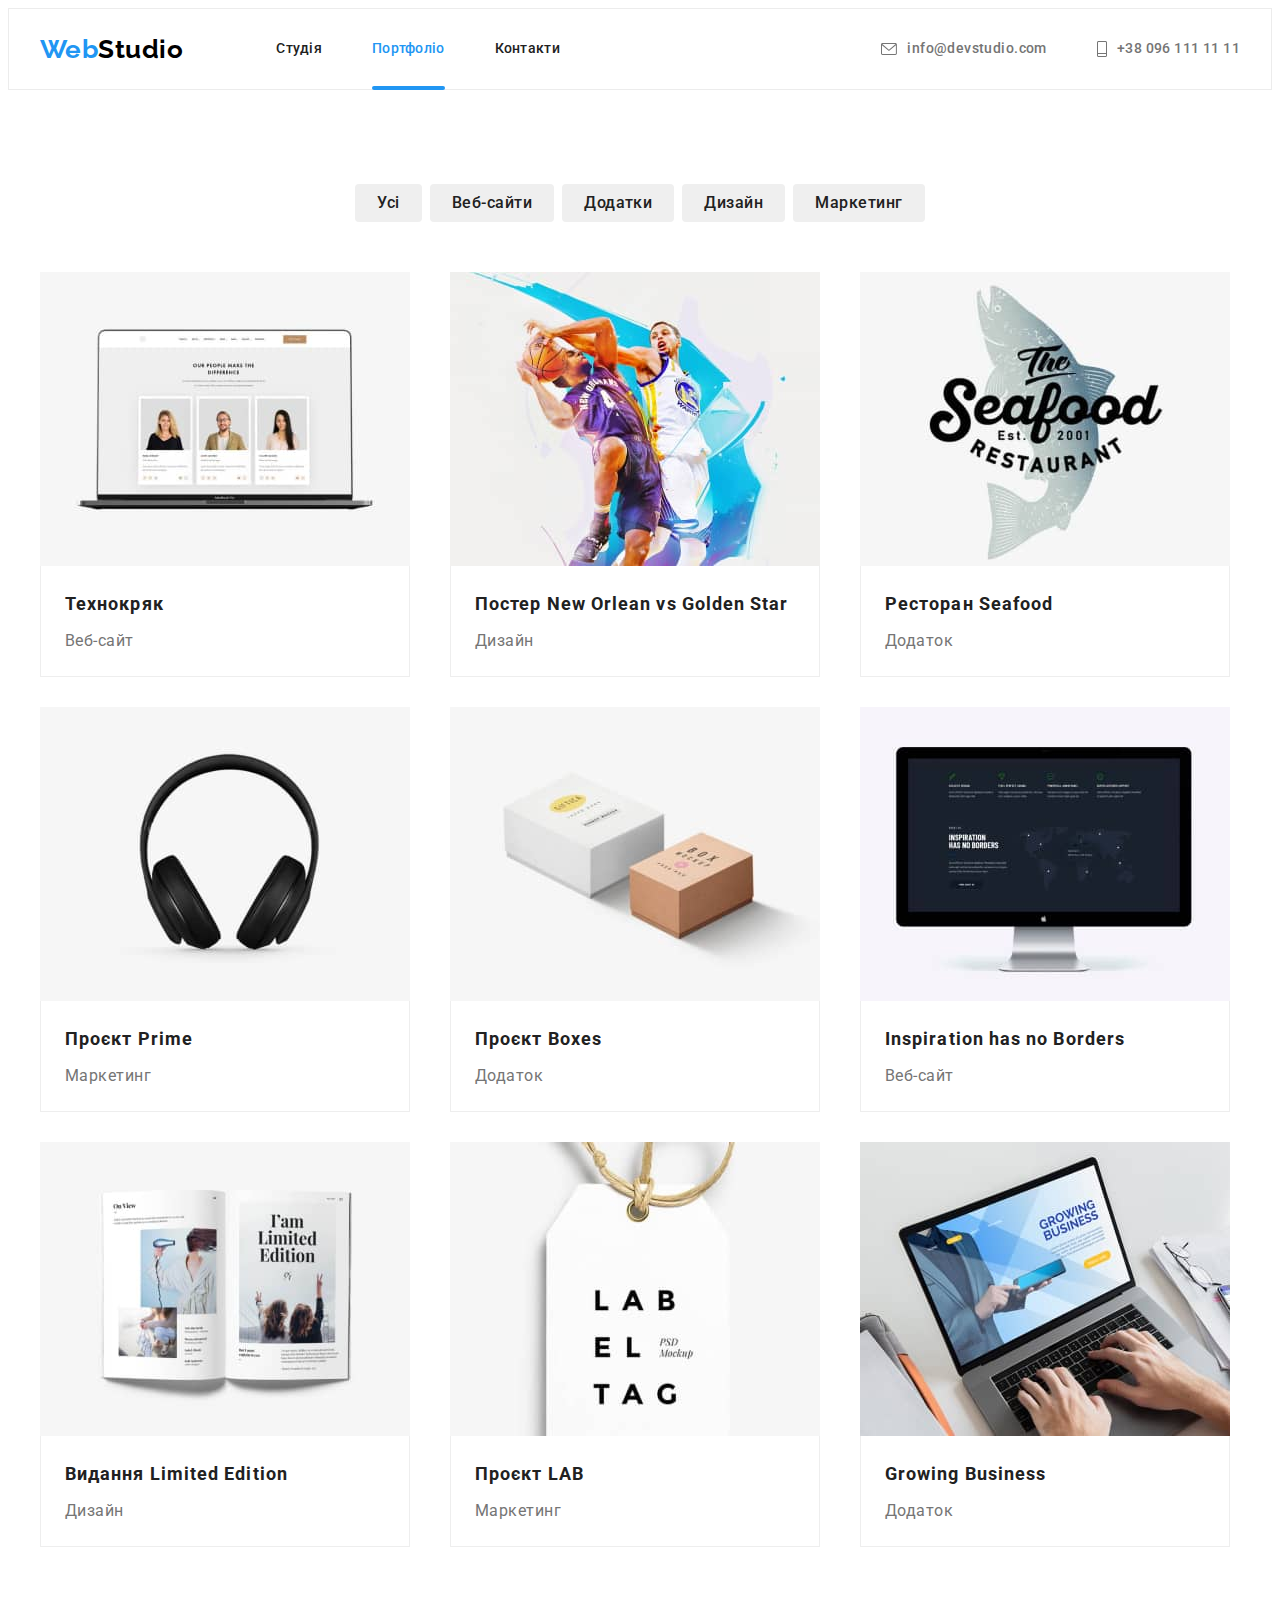
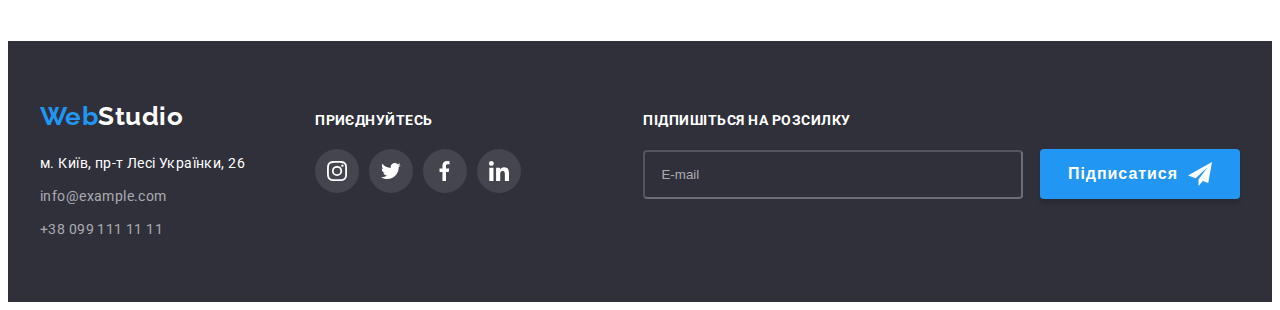
==== portfolio.html @ e35011fc "asd" ====
<!DOCTYPE html>
<html lang="uk">
  <head>
    <meta charset="UTF-8" />
    <meta http-equiv="X-UA-Compatible" content="IE=edge" />
    <meta name="viewport" content="width=device-width, initial-scale=1.0" />
    <title>Портфоліо</title>
    <link rel="preconnect" href="https://fonts.googleapis.com">
<link rel="preconnect" href="https://fonts.gstatic.com" crossorigin>
<link href="https://fonts.googleapis.com/css2?family=Raleway:wght@700&family=Roboto:wght@400;500;700;900&display=swap" rel="stylesheet">
<link rel="stylesheet" href="https://cdnjs.cloudflare.com/ajax/libs/modern-normalize/1.1.0/modern-normalize.min.css" integrity="sha512-wpPYUAdjBVSE4KJnH1VR1HeZfpl1ub8YT/NKx4PuQ5NmX2tKuGu6U/JRp5y+Y8XG2tV+wKQpNHVUX03MfMFn9Q==" crossorigin="anonymous" referrerpolicy="no-referrer" />
<link rel="stylesheet" href="./css/styles.css" />
    
  </head>
  <body class="body">
    <header class="header">
      <div class="container main-nav">
      <a class="logo-link decoration" href="index.html">Web<span class="logo-header decoration">Studio</span></a>
      <nav>
        <ul class="site-nav list">
          <li class="site-nav__item"><a href="./index.html" class="site-nav__link decoration">Студія</a></li>
          <li class="site-nav__item"><a href="./portfolio.html" class="site-nav__link current decoration">Портфоліо</a></li>
          <li class="site-nav__item"><a href="#" class="site-nav__link decoration">Контакти</a></li>
        </ul>
      </nav>
      <ul class="auth-nav list">
        <li class="auth-nav__item"><a href="mailto:info@devstudio.com" class="auth-nav__link decoration"><svg class="auth-nav__icon" width="16" height="12"><use href="./images/svg/sprite.svg#icon-envelope"></use></svg>info@devstudio.com</a></li>
        <li class="auth-nav__item"><a href="tel:+380961111111" class="auth-nav__link decoration"><svg class="auth-nav__icon" width="10" height="16"><use href="./images/svg/sprite.svg#icon-smartphone"></use></svg>+38 096 111 11 11</a></li>
      </ul>
      </div>
    </header>
    <main>
      <section class="section">
          <div class="container">
         <h1 class="visually-hidden">Портфоліо</h1>
            <ul class="list button-list">
               <li class="buttons"><button type="button" class="button-log">Усі</button></li>
          <li class="buttons"><button type="button" class="button-log">Веб-сайти</button></li>
          <li class="buttons"><button type="button" class="button-log"> Додатки</button></li>
          <li class="buttons"><button type="button" class="button-log">Дизайн</button></li>
          <li class="buttons"><button type="button" class="button-log">Маркетинг</button></li>
        </ul></div>
      <div class="container">
        
        <ul class="list card-set">
          
          <li class="item">
           <a href="#" class="decoration cards"><div class="product-thumb"><img src="./images/portfolio/img.jpg" alt="технокряк" width="370" />
            <p class="product-overlay-text">Ресурс пропонує комплексні пропозиції з різним рівнем функціоналу та сервісів.
               Все це дозволить відвідувачу отримати вичерпні відомості про компанію чи приватну особу.</p></div>
            <div class="p-card"><h2 class="p-title">Технокряк</h2>
            <p class="description">Веб-сайт</p></div></a> 
          </li>
          
          <li class="item">
            <a href="#" class="decoration cards"><div class="product-thumb"><img src="./images/portfolio/img-1.jpg" alt="Дизайн" width="370" />
           <p class="product-overlay-text">Ресурс пропонує комплексні пропозиції з різним рівнем функціоналу та сервісів.
               Все це дозволить відвідувачу отримати вичерпні відомості про компанію чи приватну особу.</p></div>
              <div class="p-card"><h2 class="p-title">Постер New Orlean vs Golden Star</h2>
            <p class="description">Дизайн</p></div></a>
          </li>
          
          <li class="item">
            <a href="#" class="decoration cards"><div class="product-thumb"><img src="./images/portfolio/img-2.jpg" alt="Додаток" width="370" />
           <p class="product-overlay-text">Ресурс пропонує комплексні пропозиції з різним рівнем функціоналу та сервісів.
               Все це дозволить відвідувачу отримати вичерпні відомості про компанію чи приватну особу.</p></div>
              <div class="p-card"><h2 class="p-title">Ресторан Seafood</h2>
            <p class="description">Додаток</p></div></a>
          </li>
          
          <li class="item">
            <a href="#" class="decoration cards"><div class="product-thumb"><img src="./images/portfolio/img-3.jpg" alt="Маркетинг" width="370" />
            <p class="product-overlay-text">Ресурс пропонує комплексні пропозиції з різним рівнем функціоналу та сервісів.
               Все це дозволить відвідувачу отримати вичерпні відомості про компанію чи приватну особу.</p></div>
              <div class="p-card"><h2 class="p-title">Проєкт Prime</h2>
            <p class="description">Маркетинг</p></div></a>
          </li>
          
          <li class="item">
            <a href="#" class="decoration cards"><div class="product-thumb"><img src="./images/portfolio/img-4.jpg" alt="Додаток" width="370" />
            <p class="product-overlay-text">Ресурс пропонує комплексні пропозиції з різним рівнем функціоналу та сервісів.
               Все це дозволить відвідувачу отримати вичерпні відомості про компанію чи приватну особу.</p></div>
              <div class="p-card"><h2 class="p-title">Проєкт Boxes</h2>
            <p class="description">Додаток</p></div></a>
          </li>
         
          <li class="item">
           <a href="#" class="decoration cards"><div class="product-thumb"> <img src="./images/portfolio/img-5.jpg" alt="Веб-сайт" width="370" />
            <p class="product-overlay-text">Ресурс пропонує комплексні пропозиції з різним рівнем функціоналу та сервісів.
               Все це дозволить відвідувачу отримати вичерпні відомості про компанію чи приватну особу.</p></div>
            <div class="p-card"><h2 class="p-title">Inspiration has no Borders</h2>
            <p class="description">Веб-сайт</p></div></a>
          </li>
          
          <li class="item"> 
            <a href="#" class="decoration cards"><div class="product-thumb"><img src="./images/portfolio/img-6.jpg" alt="Дизайн" width="370" />
            <p class="product-overlay-text">Ресурс пропонує комплексні пропозиції з різним рівнем функціоналу та сервісів.
               Все це дозволить відвідувачу отримати вичерпні відомості про компанію чи приватну особу.</p></div>
              <div class="p-card"><h2 class="p-title">Видання Limited Edition</h2>
            <p class="description">Дизайн</p></div></a>
          </li>
         
          <li class="item">
            <a href="#" class="decoration cards"><div class="product-thumb"><img src="./images/portfolio/img-7.jpg" alt="Маркетинг" width="370" />
            <p class="product-overlay-text">Ресурс пропонує комплексні пропозиції з різним рівнем функціоналу та сервісів.
               Все це дозволить відвідувачу отримати вичерпні відомості про компанію чи приватну особу.</p></div>
              <div class="p-card"><h2 class="p-title">Проєкт LAB</h2>
            <p class="description">Маркетинг</p></div></a>
          </li>
          
          <li class="item">
            <a href="#" class="decoration cards"><div class="product-thumb"><img src="./images/portfolio/img-8.jpg" alt="Додаток" width="370" />
            <p class="product-overlay-text">Ресурс пропонує комплексні пропозиції з різним рівнем функціоналу та сервісів.
               Все це дозволить відвідувачу отримати вичерпні відомості про компанію чи приватну особу.</p></div>
              <div class="p-card"><h2 class="p-title">Growing Business</h2>
            <p class="description">Додаток</p></div></a>
          </li>
        </ul>
        </div>
      </section>
    </main>
    <footer class="footer">
      <div class="container footer-div">
        <div class="footer-nav"><a class="logo decoration" href="index.html">Web<span class="logo-head  decoration">Studio</span></a>
      <ul class="foot-nav list">
        <li class="foot-nav__list">
          <a
            href=https://goo.gl/maps/ps1MHNvpvdkXfW2N9
            class="foot-nav__address decoration"
            >м. Київ, пр-т Лесі Українки, 26</a
          >
        </li>
        <li class="foot-nav__list"><a href="mailto:info@example.com" class="foot-nav__mail decoration">info@example.com</a></li>
        <li class="foot-nav__list"><a href="tel:+380991111111" class="foot-nav__tell decoration">+38 099 111 11 11</a></li>
      </ul>
      </div>
      <div class="footer-contacts">
      <h3 class="foot-title">приєднуйтесь</h3>
      <ul class="list foot-contact">
        <li class="foot-contact__soclink"><a href="#" class="decoration foot-contact__link"><svg class="icon" width="20" height="20"><use href="./images/svg/sprite.svg#icon-instagram"></use></svg></a></li>
        <li class="foot-contact__soclink"><a href="#" class="decoration foot-contact__link"><svg class="icon" width="20" height="20"><use href="./images/svg/sprite.svg#icon-twitter"></use></svg></a></li>
        <li class="foot-contact__soclink"><a href="#" class="decoration foot-contact__link"><svg class="icon" width="20" height="20"><use href="./images/svg/sprite.svg#icon-facebook"></use></svg></a></li>
        <li class="foot-contact__soclink"><a href="#" class="decoration foot-contact__link"><svg class="icon" width="20" height="20"><use href="./images/svg/sprite.svg#icon-linkedin"></use></svg></a></li>
      </ul>
     </div>
      <div class="mail-send">
    <h3 class="head-mail">підпишіться на розсилку</h3>
    <form name="mail-send">
      <div class="mail-form">
        <label>
                <input class="mail-input" type="email" name="email" placeholder="E-mail" />
              </label>
              <button type="submit" class="mail-btn">Підписатися
                <svg class="mail-svg" width="24" height="24">
                <use href="./images/svg/sprite.svg#send"></use>
                </svg>
              </button>
      </div>
    </form>
  </div>
     </div>
    </footer>
  </body>
</html>
---- css/styles.css ----
h1,
h2,
h3,
h4,
p {
  margin-top: 0;
  margin-bottom: 0;
}
ul {
  margin-top: 0;
  margin-bottom: 0;
  padding-left: 0;
}
img {
  display: block;
}
.icon {
  fill: currentColor;

}
:root {
  
  --primary-text-color: #212121;
  --hover-logo-buttonfont-color: #2196f3;
  --text-color: #212121;
  --description-about-color: #757575;
  --card-set-gap:30px;
  --svg-color:#AFB1B8;
}
.body {
  background-color: #ffffff;
  color: var(--primary-text-color);
  font-family: 'Roboto', sans-serif;
  font-size: 16px;
  letter-spacing: 0.03em;
}
.decoration {
  text-decoration: none;
}
.list {
  list-style: none;
}
.section {
  padding-top: 94px;
  padding-bottom: 94px;
}
.container {
  width: 1200px;
  padding-left: 15px;
  padding-right: 15px;
  margin-left: auto;
  margin-right: auto;
}
.visually-hidden {
  position: absolute;
  white-space: nowrap;
  width: 1px;
  height: 1px;
  overflow: hidden;
  border: 0;
  padding: 0;
  clip: rect(0 0 0 0);
  clip-path: inset(50%);
  margin: -1px;
}
/*logo*/
.logo-link {
  color: var(--hover-logo-buttonfont-color);
  font-family: 'Raleway', sans-serif;
  font-weight: 700;
  font-size: 26px;
  line-height: 1.19;
}
.logo-header {
  color: #000000;
}
.header{
  border: 1px solid #ECECEC;
}
.main-nav {
  display: flex;
  align-items: center;
}

/*site-nav*/

.site-nav {
  display: flex;
  margin-left: 93px;
}

.site-nav__item:not(:last-child) {
  margin-right: 50px;
}

.site-nav__link {
  display: block;
  padding-top: 32px;
  padding-bottom: 32px;
  position: relative;
  font-family: 'Roboto', sans-serif;
  font-weight: 500;
  font-size: 14px;
  line-height: 1.14;
  letter-spacing: 0.02em;
  color: var(--text-color);
  transition: color 250ms cubic-bezier(0.4, 0, 0.2, 1);
  
  
}
.site-nav__link.current {
  color: var(--hover-logo-buttonfont-color);
}
.site-nav__link:hover,
.site-nav__link:focus {
  color: var(--hover-logo-buttonfont-color);
}

.site-nav__link.current::after{
  position: absolute;
  
    display: block;
    content: '';
    width: 100%;
    height: 4px;
    border-radius: 2px;
    bottom: -1px;
  
    background-color: var(--hover-logo-buttonfont-color);
}
/*auth-nav*/
.auth-nav {
  display: flex;
  margin-left: auto;
}
.auth-nav__item + .auth-nav__item{
  margin-left: 50px;
}
.auth-nav__link {
  color: var(--description-about-color);
  display: flex;
  justify-content: center;
  align-items: center;
  padding-top: 21px;
  padding-bottom: 21px;
  transition: color 250ms cubic-bezier(0.4, 0, 0.2, 1);


  font-weight: 500;
  font-style: normal;
  font-size: 14px;
  line-height: 1.71;
  letter-spacing: 0.03em;
  color: var(--description-about-color);
}
.auth-nav__link:hover,
.auth-nav__link:focus
{
  color: var(--hover-logo-buttonfont-color);
  
}
.auth-nav__icon{
  fill:currentColor;
  margin-right: 10px;
}
/*hero*/
.hero {
  padding-top: 200px;
  padding-bottom: 200px;
  margin-left: auto;
  margin-right: auto;
  width: 1600px;
  text-align: center;
  background-color: #2f303a;
  background-image: linear-gradient(rgba(47, 48, 58, 0.4),rgba(47, 48, 58, 0.4)), url(../images/Img-hw4.jpg);
  background-repeat: no-repeat;
  background-position: center;
  background-size: cover;
}
.hero__title {
  margin-bottom: 30px;
  font-weight: 900;
  font-size: 44px;
  line-height: 1.36;
  letter-spacing: 0.06em;
  text-transform: uppercase;
  color: #ffffff;
}
.hero__button {
  min-width: 216px;
  padding: 10px 32px;
  cursor: pointer;
  background-color: var(--hover-logo-buttonfont-color);
  color: #ffffff;
  box-shadow: 0px 4px 4px rgba(0, 0, 0, 0.15);
  border: none;
  border-radius: 4px;
  text-align: center;
  font-weight: 700;
  font-family: 'Roboto', sans-serif;
  font-size: 16px;
  line-height: 1.88;
  letter-spacing: 0.06em;

transition: background-color 250ms cubic-bezier(0.4, 0, 0.2, 1),
    color 250ms cubic-bezier(0.4, 0, 0.2, 1);
}
.hero__button:focus,
.hero__button:hover {
  color: #FFFFFF;
  background-color: #188ce8;
}


/*features*/
.features-list {
  display: flex;
  margin-right: calc(-1 * var(--card-set-gap));
}
 .features-list__head:not(:last-child){
  flex-basis: calc(100% /  - var(--card-set-gap));
    ;
    margin-right: var(--card-set-gap);
} 
 
.features-list__header {
  margin-bottom: 10px;
  font-weight: 700;
  font-size: 14px;
  line-height: 1.14;
  letter-spacing: 0.03em;
  text-transform: uppercase;
  
}

.features-list__text {
  color: var(--description-about-color);
  font-style: normal;
  font-size: 14px;
  line-height: 1.71;
  
}
.features-list__logo{
  display: flex;
  height: 120px;
  background-color: #f5f4fa;
  margin-bottom: 30px;
  align-items: center;
  justify-content: center;
}
/* -Чим ми займаємось- */
.what-we-do{
  padding-top: 0;
}
.imgs-list {
  display: flex;
  
}
.imgs-list__imgs:not(:last-child) {
  margin-right: 30px;
}
.imgs-list__imgs{
  position: relative;
}
.imgs-list__text{
  position:absolute;
  width: 100%;
  bottom: 0;
  left: 0;
  padding: 27px 0;
  font-weight: bold;
    font-size: 14px;
    line-height: 1.14;
    text-align: center;
    text-transform: uppercase;
    color: #ffffff;
    background-color: rgba(47, 48, 58, 0.8);
}
/*title*/
.title {
  margin-bottom: 50px;
  font-weight: 700;
  font-size: 36px;
  line-height: 1.17;
  text-align: center;
  letter-spacing: 0.03em;
  color: var(--text-color);
}
.team-container {
  padding: 30px;
 }
.our-team {
  background-color: #f5f4fa;
  }
.our-list {
  display: flex;
  margin-right: calc(1 * var(--card-set-gap));
}
.our-list__team:not(:last-child){
  flex-basis: calc(100% / 4 - var(--card-set-gap));
  margin-right: var(--card-set-gap);
}



.background {
  background-color: #ffffff;
  box-shadow: 0px 1px 3px rgba(0, 0, 0, 0.12), 0px 1px 1px rgba(0, 0, 0, 0.14), 0px 2px 1px rgba(0, 0, 0, 0.2);
  border-radius: 0px 0px 4px 4px;
}
.our-list__who {
  margin-bottom: 10px;
  font-weight: 500;
  font-size: 16px;
  line-height: 1.19;
  text-align: center;
  letter-spacing: 0.03em;
}
.our-list__about {
  font-weight: 400;
  font-size: 16px;
  line-height: 1.19;
  text-align: center;
  letter-spacing: 0.03em;
  color: var(--description-about-color);
  margin-bottom: 16px;
}
.team-contact {
  display: flex;
  align-items: center;
  justify-content: center;
  margin-right: calc(-1* 0px)
  }
.team-contact .team-contact__team + .team-contact__team{
   margin-left: 10px;
}

.team-contact__link {
  display: flex;
  justify-content: center;
  align-items: center;
  width: 44px;
  height: 44px;
  border-radius: 50%;
  color: var(--svg-color);
  transition: background-color 250ms cubic-bezier(0.4, 0, 0.2, 1),
      color 250ms cubic-bezier(0.4, 0, 0.2, 1);
  
}

.team-contact__link:hover,
.team-contact__link:focus {
  color: white;
  background-color: var(--hover-logo-buttonfont-color);
}

/* our clients */
.our-clients{
  display: flex;
  margin-left: calc(-1 * var(--card-set-gap));
  
}
.our-clients__client{
  flex-basis: calc(100% / 6 - var(--card-set-gap));
  margin-left: var(--card-set-gap);
}
.our-clients__link{
  display: flex;
  justify-content: center;
  align-items: center;
  height: 92px;
  border: 1px solid;
  border-radius: 4px;
  color: var(--svg-color);
  transition: background-color 250ms cubic-bezier(0.4, 0, 0.2, 1),
      color 250ms cubic-bezier(0.4, 0, 0.2, 1);
  
}
.our-clients__icon{
  width: 106px;
  height: 60px;
  }
.our-clients__link:hover,
.our-clients__link:focus{
   color: var(--hover-logo-buttonfont-color);
}
/*footer*/
.footer-div{
  display: flex;
  justify-content: baseline;
  align-items: baseline;
}
.footer-nav{
  margin-right: 70px;
}
.footer-contacts{
  width: 206px;
  height: 80px;
}
.footer {
  padding-top: 60px;
  padding-bottom: 60px;
background-color: #2f303a; 
}
.logo {
  color: #2196f3;
  font-family: 'Raleway';
  font-weight: 700;
  font-size: 26px;
  line-height: 1.19;
}
.logo-head {
  color: #ffffff;
}

.foot-nav__list:not(:last-child) {
  margin-bottom: 9px;
}
.foot-nav {
  margin-top: 20px;
 }

.foot-nav__address {
  font-style: normal;
   font-size: 14px;
  line-height: 1.71;
  letter-spacing: 0.03em;

  color: #ffffff;
  transition: background-color 250ms cubic-bezier(0.4, 0, 0.2, 1),
      color 250ms cubic-bezier(0.4, 0, 0.2, 1);
  
}
 .foot-nav__address:hover,
 .foot-nav__address:focus{ 
  color: var(--hover-logo-buttonfont-color);
 }
.foot-nav__mail,
.foot-nav__tell {
  font-style: normal;
  font-size: 14px;
  line-height: 1.71;
  letter-spacing: 0.03em;
  color: rgba(255, 255, 255, 0.6);
  transition: background-color 250ms cubic-bezier(0.4, 0, 0.2, 1),
      color 250ms cubic-bezier(0.4, 0, 0.2, 1);
  
}
.foot-nav__mail:hover,
.foot-nav__mail:focus {
  color: var(--hover-logo-buttonfont-color);
}

.foot-nav__tell:hover,
.foot-nav__tell:focus {
  color: var(--hover-logo-buttonfont-color);
}
.foot-title{
  Font-size: 14px;
  line-height: 1.14;
  display: flex;
  justify-content: baseline;
  align-items: baseline;
  color: #FFFFFF;
  text-transform: uppercase;
  margin-bottom: 20px;
  }
  .foot-contact{
    display: flex;
  }
  .foot-contact .foot-contact__soclink + .foot-contact__soclink{
    margin-left: 10px;
  }
  .foot-contact__link{
    display: flex;
      justify-content: center;
      align-items: center;
      width: 44px;
      height: 44px;
      border-radius: 50px;
      color: #ffffff;
      background: rgba(255, 255, 255, 0.1);
      transition: background-color 250ms cubic-bezier(0.4, 0, 0.2, 1),
          color 250ms cubic-bezier(0.4, 0, 0.2, 1);
       }
  .foot-contact__link:hover,
    .foot-contact__link:focus{
    background-color: var(--hover-logo-buttonfont-color);
  }
  .mail-send{
    margin-left: auto;
  }
  .head-mail{
    font-size: 14px;
    line-height: 1.14;
    text-transform: uppercase;
    margin-bottom: 20px;
  
    color: #ffffff;
  }
  .mail-form
  .mail-send{
    display: flex;
  }
  .mail-send .mail-input{
    padding-top: 15px;
      padding-bottom: 15px;
      padding-left: 16px;
      min-width: 358px;
      border-radius: 4px;
      outline: none;
    
      transition: border-color 250ms cubic-bezier(0.4, 0, 0.2, 1);
    
      border-color: rgba(255, 255, 255, 0.3);
      background-color: #2f303a;
      color: #ffffff;
  }
    .mail-send .mail-input:hover,
    .mail-send .mail-input:focus{
      border-color: var(--hover-logo-buttonfont-color);
    }
    .mail-input::placeholder{
      color: rgba(255, 255, 255, 0.6);
    }
    .mail-btn{
      display: inline-flex;
        align-items: center;
        outline: none;
      
        padding: 10px 28px;
        border-radius: 4px;
        border: transparent;
        margin-left: 12px;
        min-width: 200px;
        cursor: pointer;
      
        transition: background-color 250ms cubic-bezier(0.4, 0, 0.2, 1);
      
        font-weight: 700;
        font-size: 16px;
        line-height: 1.88;
        letter-spacing: 0.06em;
      
        box-shadow: 0px 4px 4px rgba(0, 0, 0, 0.15);
      
        color: #ffffff;
        background-color: var(--hover-logo-buttonfont-color);
      }
      .mail-svg{
        color: #ffffff;
      }
     .mail-send .mail-btn .mail-svg{
       margin-left: 10px;
     }
     .mail-send .mail-btn:hover,
     .mail-send .mail-btn:focus{
      background-color: #188ce8;
     }
/*hero-portfolio*/

.button-list{
    display: flex;
    margin-bottom: 50px;
   justify-content: center;
   }   
.button-list .buttons+.buttons{
    margin-left: 8px;
}
.button-log {
    padding: 6px 22px;
    font-family: 'Roboto', sans-serif;
  font-weight: 500;
  font-size: 16px;
  line-height: 1.62;
  letter-spacing: 0.03em;
  border:none;
  border-radius: 4px;
  color: var(--text-color);
  cursor: pointer;
  transition: 
  background-color 250ms cubic-bezier(0.4, 0, 0.2, 1),
      color 250ms cubic-bezier(0.4, 0, 0.2, 1),
      box-shadow 250ms cubic-bezier(0.4, 0, 0.2, 1);
    
}
.button-log:hover,
.button-log:focus {
   color: #ffffff;
  background: var(--hover-logo-buttonfont-color);
  box-shadow: 0px 3px 1px rgba(0, 0, 0, 0.1), 0px 1px 2px rgba(0, 0, 0, 0.08), 0px 2px 2px rgba(0, 0, 0, 0.12);
}
/*Cards*/
.cards:hover .product-overlay-text{
  transform: translateY(0%);
  }
.cards:focus .product-overlay-text {
      transform: translateY(0%);}
.product-thumb{
 position: relative;
overflow: hidden;
}
.product-overlay-text{  
    position: absolute;
    display: flex;
    align-items: center;
    justify-content: center;
   content: '';
    width: 100%;
    height: 100%;
    top: 0;
    left: 0;
  
    background-color: rgba(33, 150, 243, 0.9);
  
    transform: translateY(100%);
    transition: transform 250ms cubic-bezier(0.4, 0, 0.2, 1);
    padding-left: 24px;
    padding-right: 24px;
    font-size: 18px;
    line-height: 1.56;
    color: #FFFFFF;
  
}
.card-set{
  display: flex;
  flex-wrap: wrap;
  margin-top: calc(-1 * var(--card-set-gap));
  margin-left:calc(-1 * var(--card-set-gap));
}
.card-set > .item{
 flex-basis: calc(100% / 3 - var(--card-set-gap));
 margin-left: var(--card-set-gap);
 margin-top: var(--card-set-gap);
}
.p-card {
  padding: 20px 24px;
  border: 1px solid #EEEEEE;
  border-top: none;
}
.cards{
  display: inline-block;
}
.cards:hover,
.cards:focus{
  box-shadow: 0px 1px 1px rgba(0, 0, 0, 0.12), 0px 4px 4px rgba(0, 0, 0, 0.06), 1px 4px 6px rgba(0, 0, 0, 0.16);
}
.p-title {
    margin-bottom: 4px;
    font-weight: 700;
    font-size: 18px;
    line-height: 2;
    letter-spacing: 0.06em;
    color: var(--text-color);
}

.description {
  font-size: 16px;
  line-height: 1.875;
  letter-spacing: 0.03em;
  color: var(--description-about-color);
}
/* Modal */
.backdrop {
  position: fixed;
  display: flex;
  align-items: center;
  justify-content: center;
  width: 100vw;
  height: 100vh;
  background-color: rgba(0, 0, 0, 0.2);
  ;
  top: 0;
  transition: opacity 250ms cubic-bezier(0.4, 0, 0.2, 1), visibility 250ms cubic-bezier(0.4, 0, 0.2, 1);
}

.backdrop.is-hidden {
  opacity: 0;
  visibility: hidden;
  pointer-events: none;
}

.backdrop.is-hidden .modal {
  transform: scale(2);
}

.modal {
  width: 528px;
  min-height: 581px;
  background-color: #ffffff;

  position: relative;
  transform: scale(1);
  transition: transform 250ms cubic-bezier(0.4, 0, 0.2, 1);
}

.close-button {
  position: absolute;
  cursor: pointer;
  display: flex;
  align-items: center;
  justify-content: center;

  right: 8px;
  top: 8px;
  background-color: transparent;
  border-radius: 50%;
  width: 30px;
  height: 30px;
  border: 1px solid rgba(0, 0, 0, 0.1);
}
.close-button:hover,
.close-button:focus{
  color: var(--hover-logo-buttonfont-color);
}
.mform{
  padding: 40px;
}
.mheader{
  font-weight: 700;
    font-size: 20px;
    line-height: 1.15;
    text-align: center;
    letter-spacing: 0.03em;
    color:var(--primary-text-color);
    margin-bottom:12px;
}
.input{
    display: flex;
    flex-direction: column;
    
}
.input-svg{
 position: relative;
  display: flex;
    flex-direction: column;
    margin-bottom: 10px;
    }

.flabel{
  font-size: 12px;
    line-height: 1.16;
    margin-bottom: 4px;
    color: var(--description-about-color);
}
.form-input{
  font-size: 12px;
  width: 448px;
    height: 40px;
    margin: 0;
    padding: 0;
    padding-left: 42px;
    border: 1px solid rgba(33, 33, 33, 0.2);
    border-radius: 4px;
    box-sizing: border-box;
    outline: none;
    transition: border-color 250ms cubic-bezier(0.4, 0, 0.2, 1);
    
}
.form-input:hover+.form-svg,
.form-input:focus+.form-svg {
  fill: var(--hover-logo-buttonfont-color);
}
.form-input:hover,
.form-input:focus {
  border-color:var(--hover-logo-buttonfont-color);
}
.input-svg .form-svg{
   position: absolute;
    top: 10px;
    left: 10px;
    }
.comments{
  font-size: 12px;
  width: 448px;
    height: 120px;
    padding: 12px 16px;
    margin-bottom: 20px;
    border: 1px solid rgba(33, 33, 33, 0.2);
    border-radius: 4px;
    box-sizing: border-box;
    resize: none;
    outline: none;
   
    transition: border-color 250ms cubic-bezier(0.4, 0, 0.2, 1);
}
.comments::placeholder{
  font-size: 12px;
    line-height: 1.17;
    color: rgba(117, 117, 117, 0.5);
}
.comments:hover,
.comments:focus {
  border-color: var(--hover-logo-buttonfont-color);
}
.check-box-field{
  display: flex;
    justify-content: center;
    margin-bottom: 30px;
}
.checkbox-label{
  position: relative;
    display: flex;
    align-items: center;
  
    font-size: 14px;
    line-height: 1.7;
    letter-spacing: 0.03em;
    color:var(--description-about-color);
}
.checkbox-form{
  display: flex;
    position: absolute;
    white-space: nowrap;
    width: 1px;
    height: 1px;
    overflow: hidden;
    border: 0;
    padding: 0;
    clip: rect(0 0 0 0);
    clip-path: inset(50%);
    margin: -1px;
}

.svg-no-check{
  margin-right: 7px;
    width: 16px;
    height: 15px;
    border-radius: 2px;
    opacity: 1;
  
    background-color: #ffffff;
}
.checkbox-form:checked ~ .svg-no-check {
  opacity: 0;
}
.checkbox-form:hover ~ .svg-no-check,
.checkbox-form:focus ~ .svg-no-check {
  fill: var(--hover-logo-buttonfont-color);
}
.svg-check{
  position: absolute;
    margin-right: 7px;
    width: 16px;
    height: 15px;
    border-radius: 2px;
  
    background-color: var(--hover-logo-buttonfont-color);
  
    opacity: 0;
  
    transition: opacity 250ms cubic-bezier(0.4, 0, 0.2, 1);
}
.checkbox-form:checked~.svg-check {
  opacity: 1;
}
.box-link{
  margin-left: 4px;
    outline: none;
  
    color: var(--hover-logo-buttonfont-color);
  
    transition: background-color 250ms cubic-bezier(0.4, 0, 0.2, 1);
}
.box-link:hover,
.box-link:focus{
  text-decoration: none;
}
.modal-button{
  display: block;
    margin-left: auto;
    margin-right: auto;
    padding: 10px 52px;
    border-radius: 4px;
    border: transparent;
  
    outline: none;
  
    font-size: 16px;
    line-height: 1.9;
    font-weight: 700;
    letter-spacing: 0.06em;
  
    transition: background-color 250ms cubic-bezier(0.4, 0, 0.2, 1);
  
    box-shadow: 0px 4px 4px rgba(0, 0, 0, 0.15);
    color: #ffffff;
    background-color: var(--hover-logo-buttonfont-color);
}
.modal-button:hover,
.modal-button:focus{
  background-color: #188ce8;
}
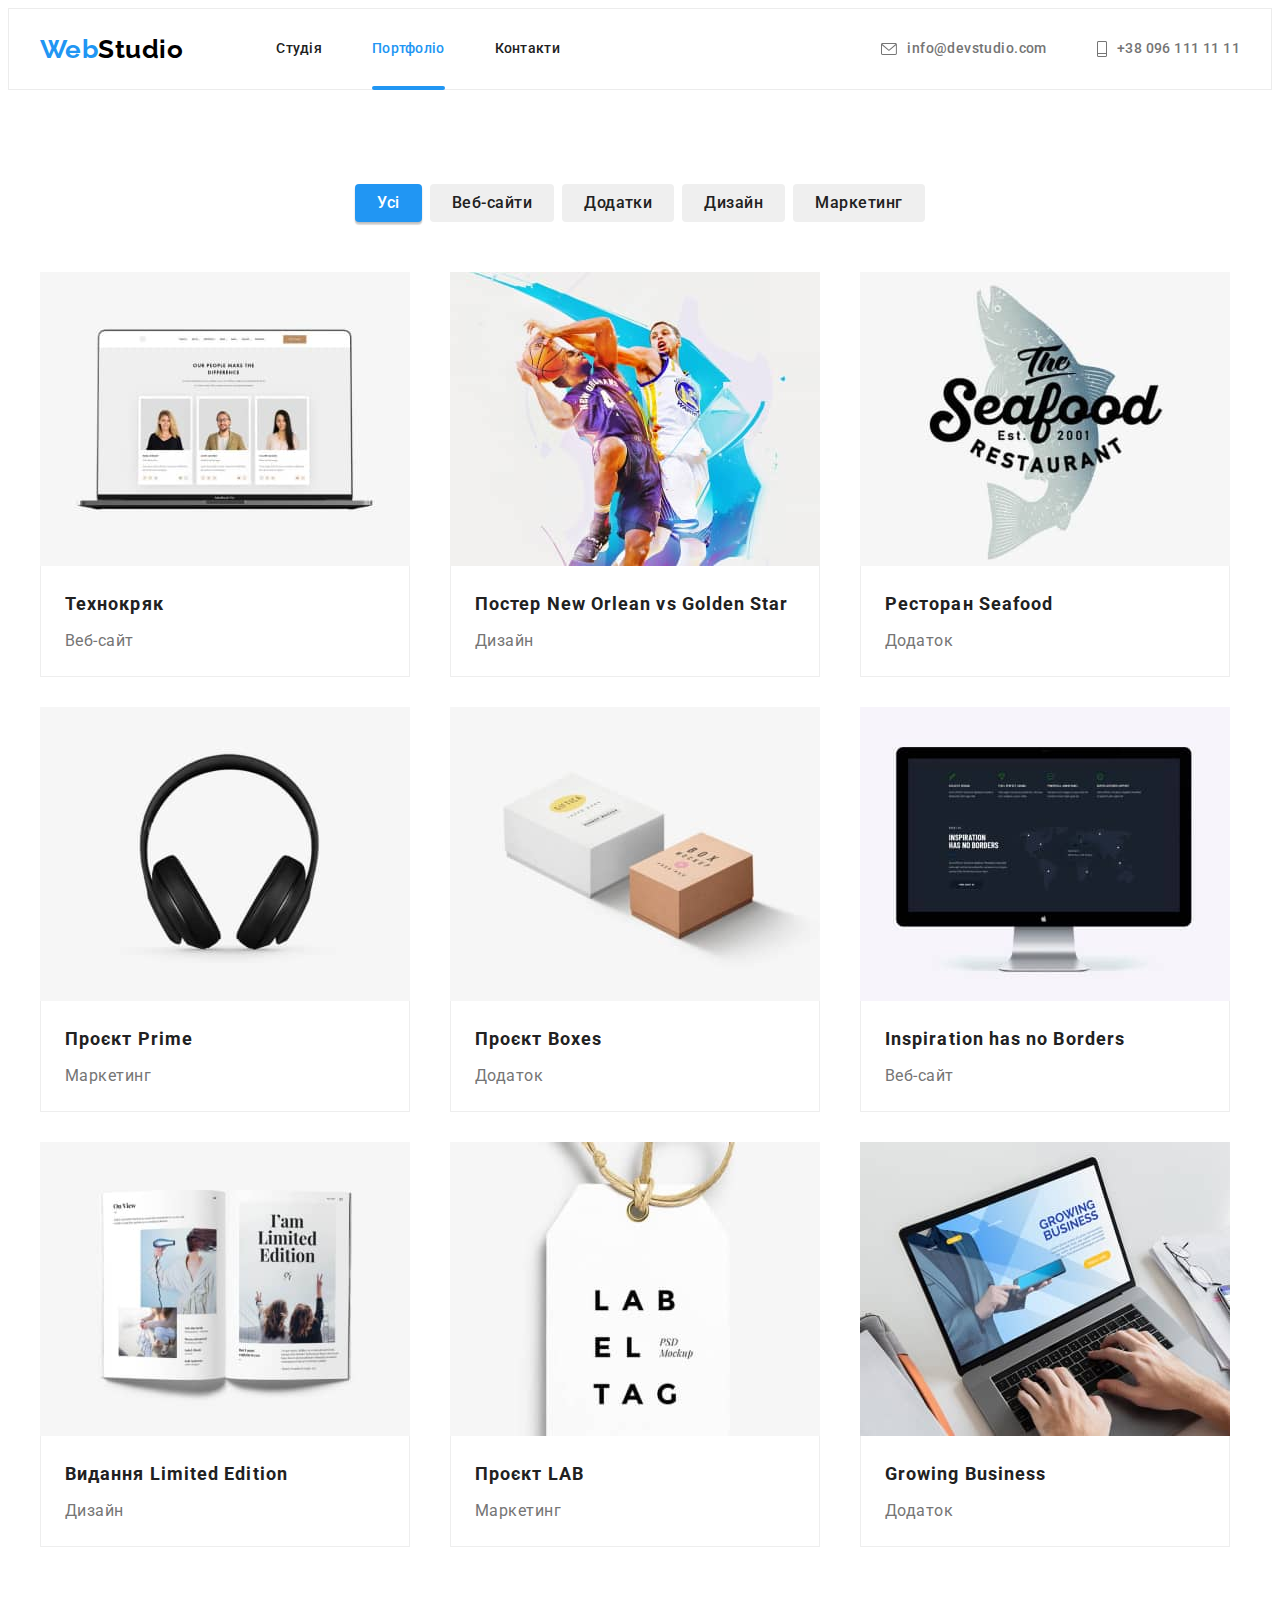
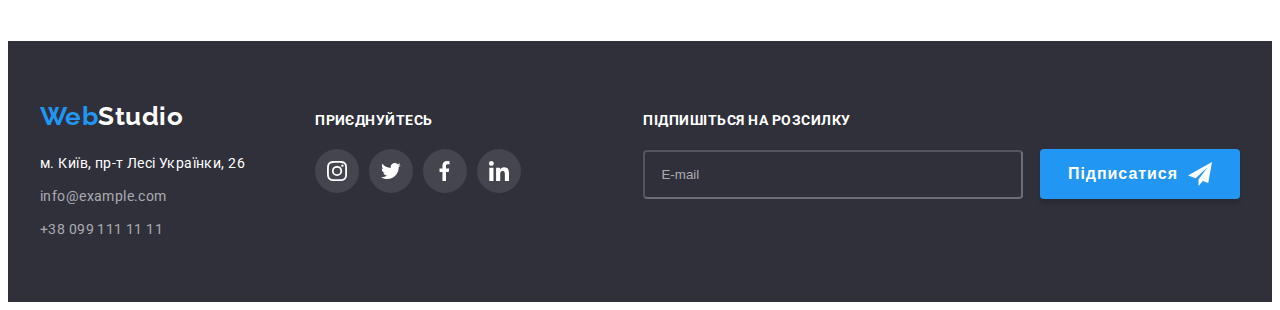
==== commit f052c973: "Homework07" ====
--- a/portfolio.html
+++ b/portfolio.html
@@ -9,7 +9,7 @@
 <link rel="preconnect" href="https://fonts.gstatic.com" crossorigin>
 <link href="https://fonts.googleapis.com/css2?family=Raleway:wght@700&family=Roboto:wght@400;500;700;900&display=swap" rel="stylesheet">
 <link rel="stylesheet" href="https://cdnjs.cloudflare.com/ajax/libs/modern-normalize/1.1.0/modern-normalize.min.css" integrity="sha512-wpPYUAdjBVSE4KJnH1VR1HeZfpl1ub8YT/NKx4PuQ5NmX2tKuGu6U/JRp5y+Y8XG2tV+wKQpNHVUX03MfMFn9Q==" crossorigin="anonymous" referrerpolicy="no-referrer" />
-<link rel="stylesheet" href="./css/styles.css" />
+<link rel="stylesheet" href="./css/main.min.css" />
     
   </head>
   <body class="body">
@@ -19,7 +19,7 @@
       <nav>
         <ul class="site-nav list">
           <li class="site-nav__item"><a href="./index.html" class="site-nav__link decoration">Студія</a></li>
-          <li class="site-nav__item"><a href="./portfolio.html" class="site-nav__link current decoration">Портфоліо</a></li>
+          <li class="site-nav__item"><a href="./portfolio.html" class="site-nav__link site-nav__link--current decoration">Портфоліо</a></li>
           <li class="site-nav__item"><a href="#" class="site-nav__link decoration">Контакти</a></li>
         </ul>
       </nav>
@@ -34,7 +34,7 @@
           <div class="container">
          <h1 class="visually-hidden">Портфоліо</h1>
             <ul class="list button-list">
-               <li class="buttons"><button type="button" class="button-log">Усі</button></li>
+               <li class="buttons"><button type="button" class="button-log  button-log--current">Усі</button></li>
           <li class="buttons"><button type="button" class="button-log">Веб-сайти</button></li>
           <li class="buttons"><button type="button" class="button-log"> Додатки</button></li>
           <li class="buttons"><button type="button" class="button-log">Дизайн</button></li>
--- a/css/main.min.css
+++ b/css/main.min.css
@@ -0,0 +1 @@
+.visually-hidden{position:absolute;white-space:nowrap;width:1px;height:1px;overflow:hidden;border:0;padding:0;clip:rect(0 0 0 0);clip-path:inset(50%);margin:-1px}.features-list__logo,.product-overlay-text,.close-button,.backdrop,.our-clients__link,.team-contact__link,.team-contact,.auth-nav__link{display:flex;align-items:center;justify-content:center}h1,h2,h3,h4,p{margin-top:0;margin-bottom:0}ul{margin-top:0;margin-bottom:0;padding-left:0}img{display:block}.icon{fill:currentColor}.body{background-color:#fff;color:var(--primary-text-color);font-family:"Roboto",sans-serif;font-size:16px;letter-spacing:.03em}.decoration{text-decoration:none}.list{list-style:none}.section{padding-top:94px;padding-bottom:94px}.container{width:1200px;padding-right:15px;padding-left:15px;margin-left:auto;margin-right:auto}.modal-button{display:block;margin-left:auto;margin-right:auto;padding:10px 52px;border-radius:4px;border:rgba(0,0,0,0);outline:none;font-size:16px;font-weight:700;line-height:1.875;letter-spacing:.06em;transition:background-color 250ms cubic-bezier(0.4, 0, 0.2, 1);box-shadow:0px 4px 4px rgba(0,0,0,.15);color:#fff;background-color:#2196f3}.modal-button:hover,.modal-button:focus{background-color:#188ce8}.hero{padding-top:200px;padding-bottom:200px;margin-left:auto;margin-right:auto;width:1600px;text-align:center;background-color:#2f303a;background-image:linear-gradient(rgba(47, 48, 58, 0.4), rgba(47, 48, 58, 0.4)),url(../images/Img-hw4.jpg);background-repeat:no-repeat;background-position:center;background-size:cover}.hero__title{margin-bottom:30px;font-size:44px;font-weight:900;line-height:1.3636363636;letter-spacing:.06em;text-transform:uppercase;color:#fff}.hero__button{min-width:216px;padding:10px 32px;cursor:pointer;background-color:#2196f3;color:#fff;box-shadow:0px 4px 4px rgba(0,0,0,.15);border:none;border-radius:4px;text-align:center;font-weight:700;font-family:"Roboto",sans-serif;font-size:16px;line-height:1.88;letter-spacing:.06em;transition:background-color 250ms cubic-bezier(0.4, 0, 0.2, 1),color 250ms cubic-bezier(0.4, 0, 0.2, 1)}.hero__button:focus,.hero__button:hover{color:#fff;background-color:#188ce8}.title{margin-bottom:50px;font-weight:700;font-size:36px;line-height:1.17;text-align:center;letter-spacing:.03em;color:#212121}.logo-link{color:#2196f3;font-family:"Raleway",sans-serif;font-weight:700;font-size:26px;line-height:1.19}.logo-header{color:#000}.header{border:1px solid #ececec}.main-nav{display:flex;align-items:center}.site-nav{display:flex;margin-left:93px}.site-nav__item:not(:last-child){margin-right:50px}.site-nav__link{display:block;padding-top:32px;padding-bottom:32px;position:relative;font-family:"Roboto",sans-serif;font-weight:500;font-size:14px;line-height:1.14;letter-spacing:.02em;color:#212121;transition:color 250ms cubic-bezier(0.4, 0, 0.2, 1)}.site-nav__link--current{color:#2196f3}.site-nav__link:hover,.site-nav__link:focus{color:#2196f3}.site-nav__link--current::after{position:absolute;display:block;content:"";width:100%;height:4px;border-radius:2px;bottom:-1px;background-color:#2196f3}.auth-nav{display:flex;margin-left:auto}.auth-nav__item+.auth-nav__item{margin-left:50px}.auth-nav__link{color:#757575;padding-top:21px;padding-bottom:21px;transition:color 250ms cubic-bezier(0.4, 0, 0.2, 1);font-weight:500;font-style:normal;font-size:14px;line-height:1.71;letter-spacing:.03em;color:#757575}.auth-nav__link:hover,.auth-nav__link:focus{color:#2196f3}.auth-nav__icon{fill:currentColor;margin-right:10px}.footer-div{display:flex;justify-content:baseline;align-items:baseline}.footer-nav{margin-right:70px}.footer-contacts{width:206px;height:80px}.footer{padding-top:60px;padding-bottom:60px;background-color:#2f303a}.logo{color:#2196f3;font-family:"Raleway";font-size:26px;font-weight:700;line-height:1.1923076923}.logo-head{color:#fff}.foot-nav__list:not(:last-child){margin-bottom:9px}.foot-nav{margin-top:20px}.foot-nav__address{font-style:normal;font-size:14px;line-height:1.71;letter-spacing:.03em;color:#fff;transition:background-color 250ms cubic-bezier(0.4, 0, 0.2, 1),color 250ms cubic-bezier(0.4, 0, 0.2, 1)}.foot-nav__address:hover,.foot-nav__address:focus{color:#2196f3}.foot-nav__mail,.foot-nav__tell{font-style:normal;font-size:14px;line-height:1.71;letter-spacing:.03em;color:rgba(255,255,255,.6);transition:background-color 250ms cubic-bezier(0.4, 0, 0.2, 1),color 250ms cubic-bezier(0.4, 0, 0.2, 1)}.foot-nav__mail:hover,.foot-nav__mail:focus{color:#2196f3}.foot-nav__tell:hover,.foot-nav__tell:focus{color:#2196f3}.foot-title{Font-size:14px;line-height:1.14;display:flex;justify-content:baseline;align-items:baseline;color:#fff;text-transform:uppercase;margin-bottom:20px}.foot-contact{display:flex}.foot-contact .foot-contact__soclink+.foot-contact__soclink{margin-left:10px}.foot-contact__link{display:flex;justify-content:center;align-items:center;width:44px;height:44px;border-radius:50px;color:#fff;background:rgba(255,255,255,.1);transition:background-color 250ms cubic-bezier(0.4, 0, 0.2, 1),color 250ms cubic-bezier(0.4, 0, 0.2, 1)}.foot-contact__link:hover,.foot-contact__link:focus{background-color:#2196f3}.mail-send{margin-left:auto}.head-mail{font-size:14px;line-height:1.14;text-transform:uppercase;margin-bottom:20px;color:#fff}.mail-form .mail-send{display:flex}.mail-send .mail-input{padding-top:15px;padding-bottom:15px;padding-left:16px;min-width:358px;border-radius:4px;outline:none;transition:border-color 250ms cubic-bezier(0.4, 0, 0.2, 1);border-color:rgba(255,255,255,.3);background-color:#2f303a;color:#fff}.mail-send .mail-input:hover,.mail-send .mail-input:focus{border-color:#2196f3}.mail-input::placeholder{color:rgba(255,255,255,.6)}.mail-btn{display:inline-flex;align-items:center;outline:none;padding:10px 28px;border-radius:4px;border:rgba(0,0,0,0);margin-left:12px;min-width:200px;cursor:pointer;transition:background-color 250ms cubic-bezier(0.4, 0, 0.2, 1);font-weight:700;font-size:16px;line-height:1.88;letter-spacing:.06em;box-shadow:0px 4px 4px rgba(0,0,0,.15);color:#fff;background-color:#2196f3}.mail-svg{color:#fff}.mail-send .mail-btn .mail-svg{margin-left:10px}.mail-send .mail-btn:hover,.mail-send .mail-btn:focus{background-color:#188ce8}.title{margin-bottom:50px;font-weight:700;font-size:36px;line-height:1.17;text-align:center;letter-spacing:.03em;color:#212121}.team-container{padding:30px}.our-team{background-color:#f5f4fa}.our-list{display:flex;margin-right:30px}.our-list__team:not(:last-child){flex-basis:calc(25% - 30px);margin-right:30px}.background{background-color:#fff;box-shadow:0px 1px 3px rgba(0,0,0,.12),0px 1px 1px rgba(0,0,0,.14),0px 2px 1px rgba(0,0,0,.2);border-radius:0px 0px 4px 4px}.our-list__who{margin-bottom:10px;font-weight:500;font-size:16px;line-height:1.19;text-align:center;letter-spacing:.03em}.our-list__about{font-weight:400;font-size:16px;line-height:1.19;text-align:center;letter-spacing:.03em;color:#757575;margin-bottom:16px}.team-contact{margin-right:0px}.team-contact .team-contact__team+.team-contact__team{margin-left:10px}.team-contact__link{width:44px;height:44px;border-radius:50%;color:#afb1b8;transition:background-color 250ms cubic-bezier(0.4, 0, 0.2, 1),color 250ms cubic-bezier(0.4, 0, 0.2, 1)}.team-contact__link:hover,.team-contact__link:focus{color:#fff;background-color:#2196f3}.our-clients{display:flex;margin-left:-30px}.our-clients__client{flex-basis:calc(16.6666666667% - 30px);margin-left:30px}.our-clients__link{height:92px;border:1px solid;border-radius:4px;color:#afb1b8;transition:background-color 250ms cubic-bezier(0.4, 0, 0.2, 1),color 250ms cubic-bezier(0.4, 0, 0.2, 1)}.our-clients__link:hover,.our-clients__link:focus{color:#2196f3}.our-clients__icon{width:106px;height:60px}.backdrop{position:fixed;width:100vw;height:100vh;background-color:rgba(0,0,0,.2);top:0;transition:opacity 250ms cubic-bezier(0.4, 0, 0.2, 1),visibility 250ms cubic-bezier(0.4, 0, 0.2, 1)}.backdrop.is-hidden{opacity:0;visibility:hidden;pointer-events:none}.backdrop.is-hidden .modal{transform:scale(2)}.modal{width:528px;min-height:581px;background-color:#fff;position:relative;transform:scale(1);transition:transform 250ms cubic-bezier(0.4, 0, 0.2, 1)}.close-button{position:absolute;cursor:pointer;right:8px;top:8px;background-color:rgba(0,0,0,0);border-radius:50%;width:30px;height:30px;border:1px solid rgba(0,0,0,.1)}.close-button:hover,.close-button:focus{color:#2196f3}.mform{padding:40px}.mheader{font-weight:700;font-size:20px;line-height:1.15;text-align:center;letter-spacing:.03em;color:#212121;margin-bottom:12px}.input{display:flex;flex-direction:column}.input-svg{position:relative;display:flex;flex-direction:column;margin-bottom:10px}.flabel{font-size:12px;line-height:1.16;margin-bottom:4px;color:#757575}.form-input{font-size:12px;width:448px;height:40px;margin:0;padding:0;padding-left:42px;border:1px solid rgba(33,33,33,.2);border-radius:4px;box-sizing:border-box;outline:none;transition:border-color 250ms cubic-bezier(0.4, 0, 0.2, 1)}.form-input:hover+.form-svg,.form-input:focus+.form-svg{fill:#2196f3}.form-input:hover,.form-input:focus{border-color:#2196f3}.input-svg .form-svg{position:absolute;top:10px;left:10px}.comments{font-size:12px;width:448px;height:120px;padding:12px 16px;margin-bottom:20px;border:1px solid rgba(33,33,33,.2);border-radius:4px;box-sizing:border-box;resize:none;outline:none;transition:border-color 250ms cubic-bezier(0.4, 0, 0.2, 1)}.comments:hover,.comments:focus{border-color:#2196f3}.comments::placeholder{font-size:12px;line-height:1.17;color:rgba(117,117,117,.5)}.check-box-field{display:flex;justify-content:center;margin-bottom:30px}.checkbox-label{position:relative;display:flex;align-items:center;font-size:14px;line-height:1.7;letter-spacing:.03em;color:#757575}.checkbox-form{display:flex;position:absolute;white-space:nowrap;width:1px;height:1px;overflow:hidden;border:0;padding:0;clip:rect(0 0 0 0);clip-path:inset(50%);margin:-1px}.checkbox-form:hover~.svg-no-check,.checkbox-form:focus~.svg-no-check{fill:#2196f3}.svg-no-check{margin-right:7px;width:16px;height:15px;border-radius:2px;opacity:1;background-color:#fff}.checkbox-form:checked~.svg-no-check{opacity:0}.svg-check{position:absolute;margin-right:7px;width:16px;height:15px;border-radius:2px;background-color:#2196f3;opacity:0;transition:opacity 250ms cubic-bezier(0.4, 0, 0.2, 1)}.checkbox-form:checked~.svg-check{opacity:1}.box-link{margin-left:4px;outline:none;color:#2196f3;transition:background-color 250ms cubic-bezier(0.4, 0, 0.2, 1)}.box-link:hover,.box-link:focus{text-decoration:none}.button-list{display:flex;margin-bottom:50px;justify-content:center}.button-list .buttons+.buttons{margin-left:8px}.button-log{padding:6px 22px;font-family:"Roboto",sans-serif;font-weight:500;font-size:16px;line-height:1.62;letter-spacing:.03em;border:none;border-radius:4px;cursor:pointer;color:#212121;transition:background-color 250ms cubic-bezier(0.4, 0, 0.2, 1),color 250ms cubic-bezier(0.4, 0, 0.2, 1),box-shadow 250ms cubic-bezier(0.4, 0, 0.2, 1)}.button-log:hover,.button-log:focus{color:#fff;background:#2196f3;box-shadow:0px 3px 1px rgba(0,0,0,.1),0px 1px 2px rgba(0,0,0,.08),0px 2px 2px rgba(0,0,0,.12)}.button-log--current{color:#fff;background:#2196f3;box-shadow:0px 3px 1px rgba(0,0,0,.1),0px 1px 2px rgba(0,0,0,.08),0px 2px 2px rgba(0,0,0,.12)}.cards:hover .product-overlay-text{transform:translateY(0%)}.cards:focus .product-overlay-text{transform:translateY(0%)}.product-thumb{position:relative;overflow:hidden}.product-overlay-text{position:absolute;content:"";width:100%;height:100%;top:0;left:0;background-color:rgba(33,150,243,.9);transform:translateY(100%);transition:transform 250ms cubic-bezier(0.4, 0, 0.2, 1);padding-left:24px;padding-right:24px;font-size:18px;line-height:1.56;color:#fff}.card-set{display:flex;flex-wrap:wrap;margin-top:-30px;margin-left:-30px}.card-set>.item{flex-basis:calc(33.3333333333% - 30px);margin-left:30px;margin-top:30px}.p-card{padding:20px 24px;border:1px solid #eee;border-top:none}.cards{display:inline-block}.cards:hover,.cards:focus{box-shadow:0px 1px 1px rgba(0,0,0,.12),0px 4px 4px rgba(0,0,0,.06),1px 4px 6px rgba(0,0,0,.16)}.p-title{margin-bottom:4px;font-weight:700;font-size:18px;line-height:2;letter-spacing:.06em;color:#212121}.description{font-size:16px;line-height:1.875;letter-spacing:.03em;color:#757575}.features-list{display:flex;margin-right:30px}.features-list__head:not(:last-child){flex-basis:calc(25% - 30px);margin-right:30px}.features-list__header{margin-bottom:10px;font-weight:700;font-size:14px;line-height:1.14;letter-spacing:.03em;text-transform:uppercase}.features-list__text{color:#757575;font-style:normal;font-size:14px;line-height:1.71}.features-list__logo{width:270px;height:120px;background-color:#f5f4fa;margin-bottom:30px}.what-we-do{padding-top:0}.imgs-list{display:flex}.imgs-list__imgs:not(:last-child){margin-right:30px}.imgs-list__imgs{position:relative}.imgs-list__text{position:absolute;width:100%;bottom:0;left:0;padding:27px 0;font-weight:bold;font-size:14px;line-height:1.14;text-align:center;text-transform:uppercase;color:#fff;background-color:rgba(47,48,58,.8)}/*# sourceMappingURL=main.min.css.map */